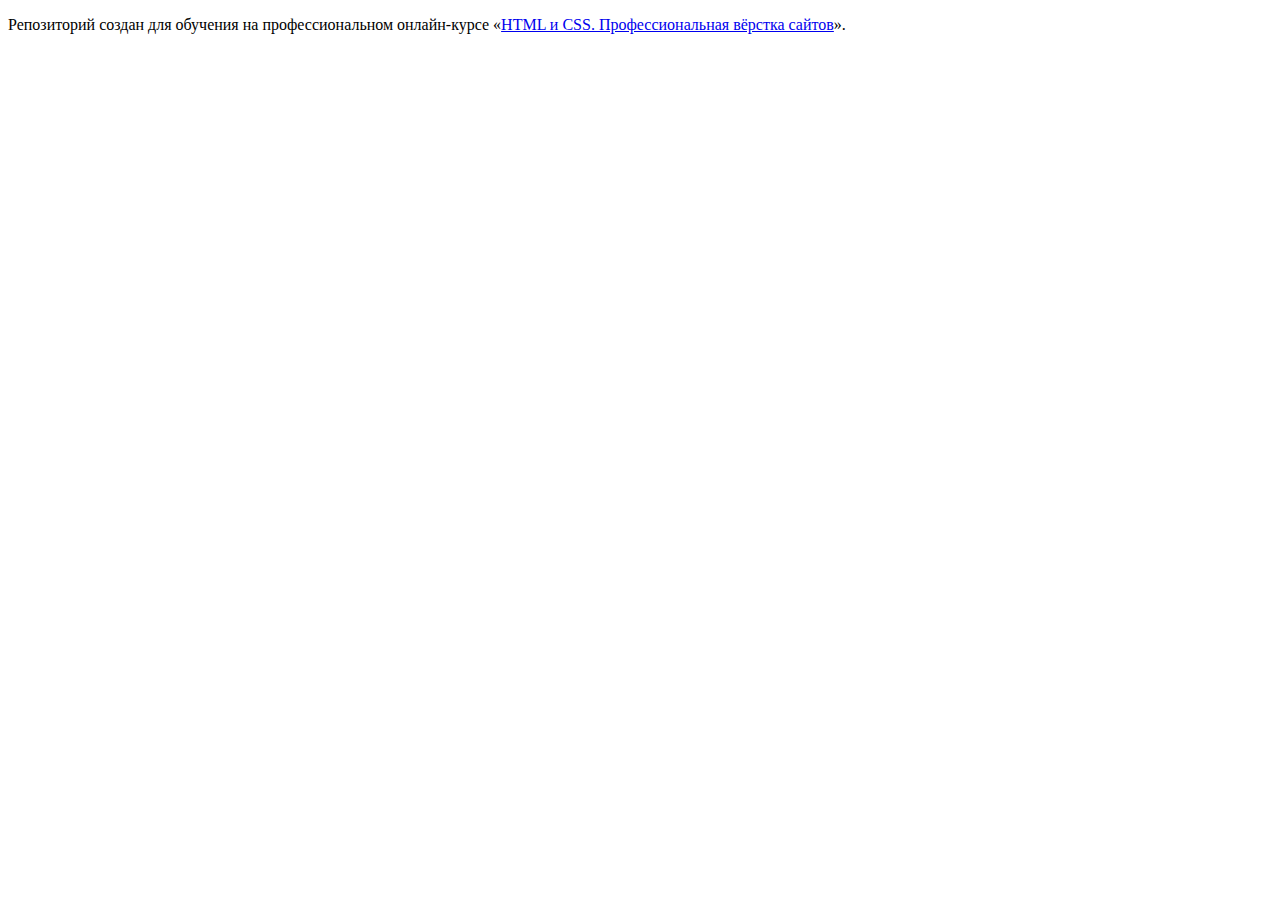
==== index.html @ e11d21c9 ":hatching_chick:" ====
<!DOCTYPE html>
<html lang="ru">
  <head>
    <meta charset="utf-8">
    <title>HTML Academy: Нёрдс</title>
  </head>
  <body>

    <p>Репозиторий создан для обучения на профессиональном онлайн‑курсе «<a href="https://htmlacademy.ru/intensive/htmlcss">HTML и CSS. Профессиональная вёрстка сайтов</a>».</p>

  </body>
</html>
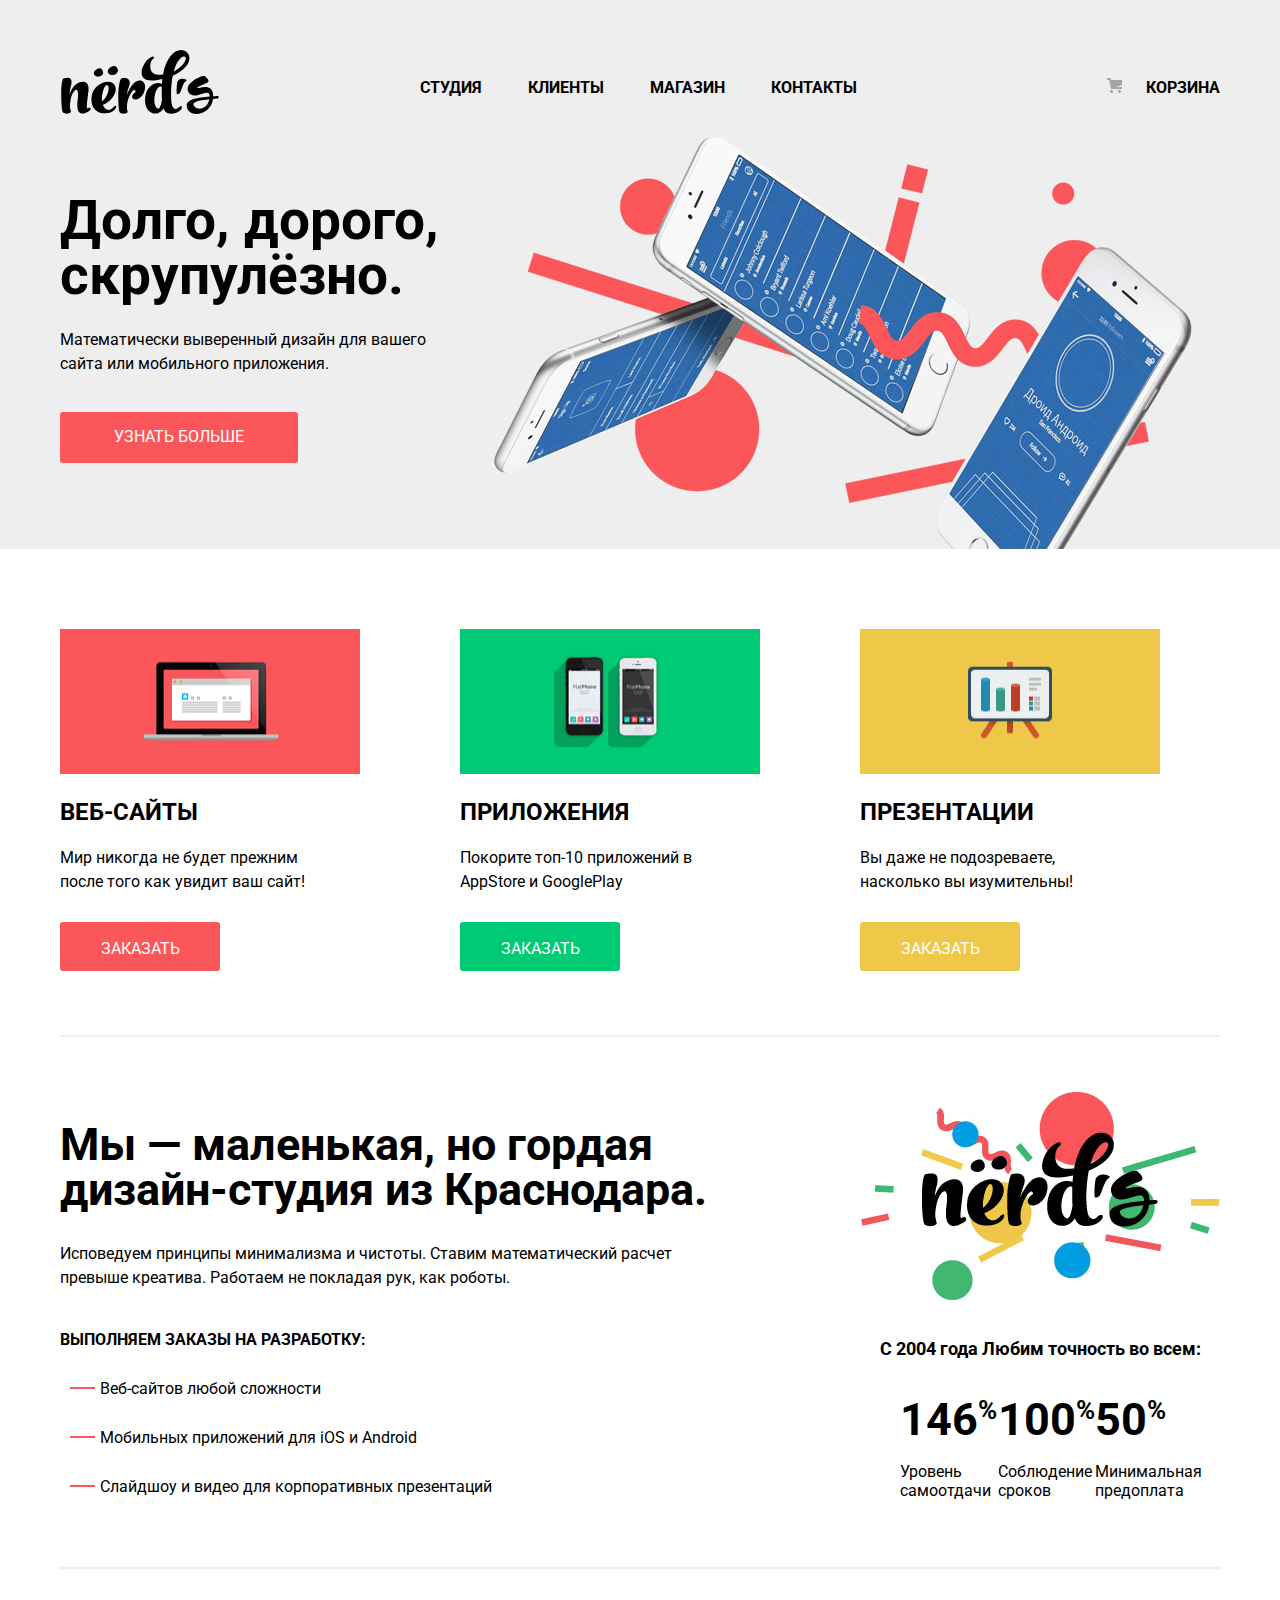
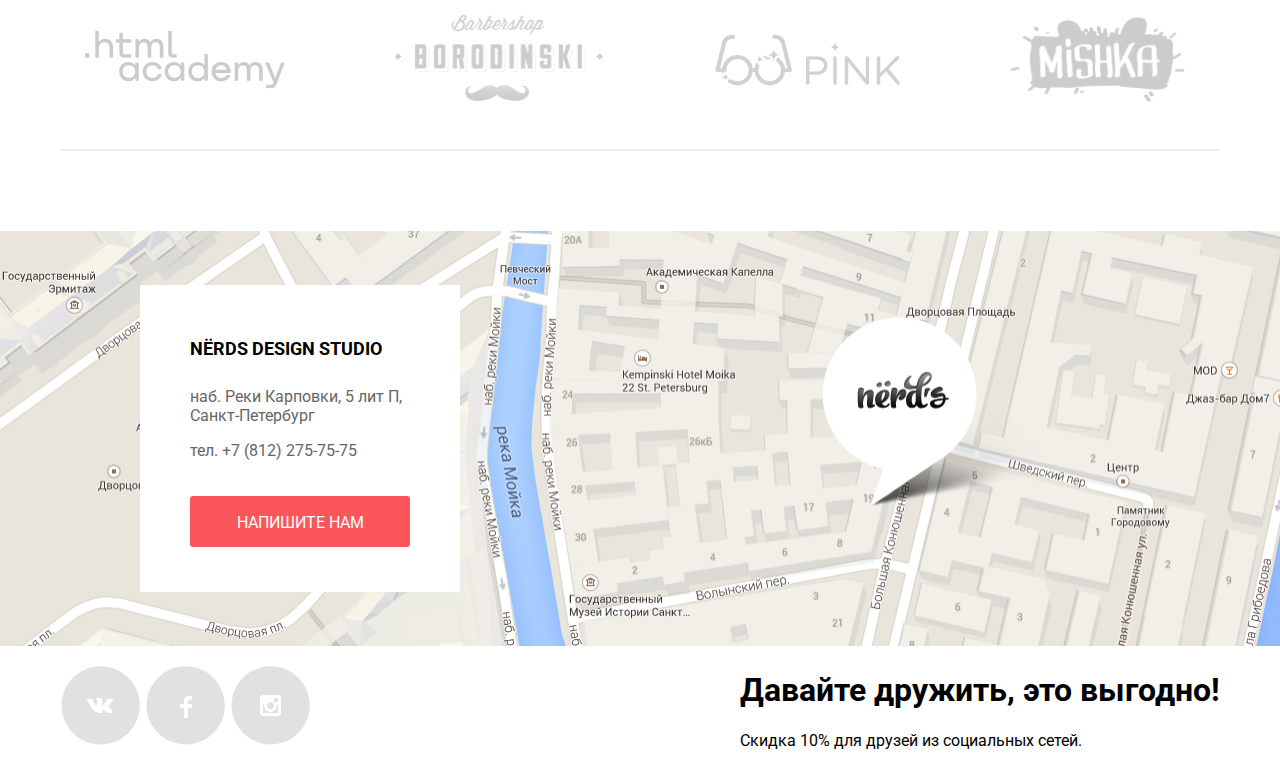
==== commit 6c23aca0: "nerds-30" ====
--- a/index.html
+++ b/index.html
@@ -1,12 +1,128 @@
 <!DOCTYPE html>
-<html lang="ru">
-  <head>
-    <meta charset="utf-8">
-    <title>HTML Academy: Нёрдс</title>
-  </head>
-  <body>
+<html>
+<head>
+	<title>Nёrds</title>
+	<link rel="icon" href="img/favico.svg">
+	<link rel="stylesheet" type="text/css" href="css/style.css">
+	<link rel="preconnect" href="https://fonts.gstatic.com">
+	<link rel="stylesheet" href="https://fonts.googleapis.com/css2?family=Roboto&display=swap">
+</head>
+<body>
+	<!--Header-->
+	<div class="container">
+		<header class="header">
+			<nav class="nav">
+				<a href="index.html" class="logo"><img src="img/logo.svg" width="160" height="65" alt="logo"></a>
+				<ul class="nav_list">
+					<li><a href="index.html" class="nav_link">СТУДИЯ</a></li>
+					<li><a href="" class="nav_link">КЛИЕНТЫ</a></li>
+					<li><a href="catalog.html" class="nav_link">МАГАЗИН</a></li>
+					<li><a href="" class="nav_link">КОНТАКТЫ</a></li>
+				</ul>
+				<div class="nav_cart">
+					<img src="img/cart-icon.svg" width="15" height="15" alt="Корзина" class="nav_cart_img">
+					<a href="" class="cart">КОРЗИНА</a>
+				</div>
+			</nav>
+		</header>
+	<!--Main-->
+	<main>
+		<section class="slider">
+			
+			<div class="slide_1st">
+				<h1 class="slide_1st_slogan">Долго, дорого, скрупулёзно.</h1>
+				<p class="slide_1st_desc">Математически выверенный дизайн для вашего сайта или мобильного приложения.</p>
+				<a href="#" class="slide_1st_btn">УЗНАТЬ БОЛЬШЕ</a>
+			</div>
+			
+			<img src="img/mainpic.png" alt="" class="slide_1st_img">
+		</section>
+	</div>
 
-    <p>Репозиторий создан для обучения на профессиональном онлайн‑курсе «<a href="https://htmlacademy.ru/intensive/htmlcss">HTML и CSS. Профессиональная вёрстка сайтов</a>».</p>
+	<section class="offers">
+		<div class="offers_list">
+			<div class="offers_li">
+				<img src="img/web.jpg" width="300" height="145">
+				<h2 class="offers_li_h2">ВЕБ-САЙТЫ</h2>
+				<p class="offers_li_p">Мир никогда не будет прежним после того как увидит ваш сайт!</p>
+				<a href="#" class="offers_btn web_btn">ЗАКАЗАТЬ</a>
+			</div>
+			<div class="offers_li">
+				<img src="img/apps.jpg" width="300" height="145">
+				<h2 class="offers_li_h2">ПРИЛОЖЕНИЯ</h2>
+				<p class="offers_li_p">Покорите топ-10 приложений в AppStore и GooglePlay</p>
+				<a href="#" class="offers_btn apps_btn">ЗАКАЗАТЬ</a>
+			</div>
+			<div class="offers_li">
+				<img src="img/presentation.jpg" width="300" height="145">
+				<h2 class="offers_li_h2">ПРЕЗЕНТАЦИИ</h2>
+				<p class="offers_li_p">Вы даже не подозреваете, насколько вы изумительны!</p>
+				<a href="#" class="offers_btn presentation_btn">ЗАКАЗАТЬ</a>
+			</div>
+		</div>
+	</section>
 
-  </body>
-</html>
+	<section class="about">
+		<div class="about_main">
+			<h1 class="about_slogan">Мы — маленькая, но гордая дизайн-студия из Краснодара.</h1>
+			<p class="about_desc">Исповедуем принципы минимализма и чистоты. Ставим математический расчет превыше креатива. Работаем не покладая рук, как роботы.</p>
+			<p class="about_orders">ВЫПОЛНЯЕМ ЗАКАЗЫ НА РАЗРАБОТКУ:</p>
+			<ul class="about_orders_list">
+				<li class="orders_li">Веб-сайтов любой сложности</li>
+				<li class="orders_li">Мобильных приложений для iOS и Android</li>
+				<li class="orders_li">Слайдшоу и видео для корпоративных презентаций</li>
+			</ul>
+		</div>
+		<div class="about_advantages">
+			<img src="img/nёrds.jpg" class="about_advantages_img">
+			<p class="about_advantages_slogan">C 2004 года Любим точность во всем:</p>
+			<ul class="about_advantages_list">
+				<li class="about_advantages_li">
+					<p class="about_advantages_numb">146<sup class="about_advantages_percent">%</sup></p>
+					<p class="about_advantages_txt">Уровень самоотдачи</p>
+				</li>
+				<li class="about_advantages_li">
+					<p class="about_advantages_numb">100<sup class="about_advantages_percent">%</sup></p>
+					<p class="about_advantages_txt">Соблюдение сроков</p>
+				</li>
+				<li class="about_advantages_li">
+					<p class="about_advantages_numb">50<sup class="about_advantages_percent">%</sup></p>
+					<p class="about_advantages_txt">Минимальная предоплата</p>
+				</li>
+			</ul>
+		</div>
+	</section>
+
+	<section class="partners">
+		<div class="partners_main">
+			<a href="" class="partners_link"><img src="img/htmlacademy.svg" width="200" height="70" alt="html academy" class="partners_logo"></a>
+			<a href="" class="partners_link"><img src="img/borodinski.png" width="210" height="90" alt="borodinski barbershop" class="partners_logo"></a>
+			<a href="" class="partners_link"><img src="img/pink.png" width="185" height="52" alt="pink" class="partners_logo"></a>
+			<a href="" class="partners_link"><img src="img/mishka.png" width="175" height="85" alt="mishka" class="partners_logo"></a>
+		</div>
+	</section>
+
+	<section class="geolocation">
+		<div class="geo_main">
+			<p class="geo_title">NЁRDS DESIGN STUDIO</p>
+			<p class="geo_info">наб. Реки Карповки, 5 лит П, Санкт-Петербург</p>
+			<a href="tel:+78122757575" class="geo_contacts">тел. +7 (812) 275-75-75</a>
+			<a href="#" class="geo_btn">НАПИШИТЕ НАМ</a>
+		</div>
+		<div class="geo_map">
+			<img src="img/map.jpg" width="1440" height="415" class="geo-img" alt="191186, Санкт-Петербург, ул. Б. Конюшенная, д. 19/8">
+		</div>
+	</section>
+	</main>
+	<footer class="footer">
+		<div>
+			<a href="#" class="social"><img src="img/vk.svg" width="81" height="81" alt="ВКонтакте"></a>
+			<a href="#" class="social"><img src="img/facebook.svg" width="81" height="81" alt="Facebook"></a>
+			<a href="#" class="social"><img src="img/instagram.svg" width="81" height="81" alt="Instagram"></a>
+		</div>
+		<div class="footer_end">
+			<h1 class="footer_slogan">Давайте дружить, это выгодно!</h1>
+			<p class="footer_txt">Скидка 10% для друзей из социальных сетей.</p>
+		</div>
+	</footer>
+</html>--- a/css/style.css
+++ b/css/style.css
@@ -0,0 +1,854 @@
+:root {
+	--red: #E74246;
+	--red-light: #FB565A;
+	--red-dark: #D7373B;
+	--green: #00BC6C;
+	--green-light: #00CA74;
+	--green-dark: #00AA62;
+	--yellow: #EAB534;
+	--yellow-light: #EFC849;
+	--yellow-dark: #E5A722;
+	--black: #000000;
+	--white: #FFFFFF;
+	--gray: #E1E1E1;
+	--gray-light: #EEEEEE;
+	--gray-dark: #666666;
+	--gray-darker: #4D4D4D;
+}
+
+* {
+	font-family: 'Roboto', sans-serif, arial;
+}
+
+@font-face {
+	src: url(C:\Users\User\Desktop\nerds-30\fonts\roboto.woff);
+}
+
+a {
+	text-decoration: none;
+	color: var(--black);
+}
+ 
+body {
+	margin: 0 auto;
+}
+
+/*Header*/
+.container {
+	margin: 0 auto;
+	max-width: 1440px;
+	width: 100%;
+	background-color: var(--gray-light)
+}
+
+.header {
+	padding-top: 49px;
+	background-color: var(--gray-light)
+}
+
+.nav {
+	display: flex;
+	justify-content: space-between;
+	margin: 0 auto;
+	max-width: 1160px;
+	width: 100%;
+	align-items: center;
+}
+
+.nav_list {
+	display: flex;
+	justify-content: space-between;
+	min-width: 437px;
+	list-style: none;
+	margin: 8px 0 0 -90px;
+}
+
+.nav_link {
+	font-size: 16px;
+	font-weight: bold;
+}
+
+.nav_link:hover {
+	color: var(--gray-dark)
+}
+
+.nav_link:focus {
+	color: var(--red)
+}
+
+.nav_cart {
+	margin-top: 8px;
+}
+
+.nav_cart_img {
+	padding-right: 20px;
+}
+
+.cart {
+	font-size: 16px;
+	font-weight: bold;
+}
+
+.cart:hover {
+	color: var(--gray-dark)
+}
+
+.cart:focus {
+	color: var(--red)
+}
+
+/*1st Slider*/
+
+.slider {
+	display: flex;
+	margin: 0 auto;
+	max-width: 1160px;
+	width: 100%;
+}
+
+.bar {
+	width: 18px;
+	height: 18px;
+	background-color: blue;
+}
+
+.slide_1st_slogan {
+	font-size: 55px;
+	margin: 0;
+	margin-top: 75px;
+	line-height: 55px;
+}
+
+.slide_1st_desc {
+	margin-top: 25px;
+	font-size: 16px;
+	line-height: 24px;
+}
+
+.slide_1st_btn {
+	display: inline-block;
+	font-size: 16px;
+	border-radius: 3px;
+	color: var(--white);
+	background-color: var(--red-light);
+	text-align: center;
+	margin-top: 20px;
+	padding: 15px 54px 17px 54px;
+}
+
+.slide_1st_btn:hover {
+	background-color: var(--red);
+}
+
+.slide_1st_btn:focus {
+	background-color: var(--red-dark);
+	color: rgba(255, 255, 255, 0.3);
+}
+
+/*Offers*/
+
+.offers {
+	max-width: 1160px;
+	width: 100%;
+	margin: 0 auto;
+}
+
+.offers_list {
+	display: flex;
+	max-width: 300px;
+	margin-right: 30px;
+	margin-top: 80px;
+	font-size: 16px;
+}
+
+.offers_li {
+	margin-right: 100px;
+}
+
+.offers_li_p {
+	line-height: 24px;
+	width: 250px;
+}
+
+.offers_btn {
+	display: block;
+	color: var(--white);
+	border: none;
+	border-radius: 3px;
+	text-align: center;
+	max-width: 160px;
+	margin-top: 28px;
+	padding: 17px 0 13px 0;
+}
+
+.web_btn {
+	background-color: var(--red-light);
+}
+
+.apps_btn {
+	background-color: var(--green-light);
+}
+
+.presentation_btn {
+	background-color: var(--yellow-light);
+}
+
+.web_btn:hover {
+	background-color: var(--red);
+}
+
+.apps_btn:hover {
+	background-color: var(--green);
+}
+
+.presentation_btn:hover {
+	background-color: var(--yellow);
+}
+
+.web_btn:focus {
+	background-color: var(--red-dark);
+	color: rgba(255, 255, 255, 0.3);
+}
+
+.apps_btn:focus {
+	background-color: var(--green-dark);
+	color: rgb(255, 255, 255, 0.3);
+}
+
+.presentation_btn:focus {
+	background-color: var(--yellow-dark);
+	color: rgb(255, 255, 255, 0.3);
+}
+
+/*Advantages*/
+
+.about {
+	display: flex;
+	max-width: 1160px;
+	width: 100%;
+	margin: 0 auto;
+	border-top: solid var(--gray-light) 2px;
+	margin-top: 64px; 
+	padding-top: 40px;
+}
+
+.about_main {
+	max-width: 660px;
+}
+
+.about_slogan {
+	margin-top: 45px;
+	font-size: 45px;
+	line-height: 45px;
+}
+
+.about_desc {
+	font-size: 16px;
+	line-height: 24px;
+}
+
+.about_orders {
+	margin-top: 40px;
+	font-size: 16px;
+	font-weight: bold;
+}
+
+.orders_li {
+	list-style: none;
+	position: relative;
+	font-size: 16px;
+	margin-top: 30px;
+}
+
+.orders_li:before {
+	position: absolute;
+	background: var(--red-light);
+	content: '';
+	width: 25px;
+	height: 2px;
+	top: 8px;
+	left: -30px;
+}
+
+.about_advantages {
+	display: flex;
+	align-items: center;
+	justify-content: center;
+	flex-direction: column;
+	margin-left: 149px;
+}
+
+.about_advantages_img {
+	padding-top: 15px;
+	padding-bottom: 20px;
+}
+
+.about_advantages_slogan {
+	font-size: 18px;
+	font-weight: bold;
+}
+
+.about_advantages_list {
+	display: flex;
+	list-style: none;
+}
+
+.about_advantages_li {  
+}
+
+.about_advantages_numb {
+	margin: 0;
+	font-size: 45px;
+	font-weight: bold;
+}
+
+.about_advantages_percent {
+	font-size: 26px;
+}
+
+.about_advantages_txt {
+	font-size: 16px;
+}
+
+.partners {
+	max-width: 1160px;
+	width: 100%;
+	margin: 0 auto;
+	margin-top: 35px;
+	border-top: solid var(--gray-light) 2px;
+	border-bottom: solid var(--gray-light) 2px;
+}
+
+.partners_main {
+	display: flex;
+	align-items: center;
+	justify-content: center;
+	padding-top: 46px;
+	padding-bottom: 40px; 
+}
+
+.partners_link {
+	padding-left: 50px; 
+	padding-right: 60px;
+	opacity: 0.2;
+}
+
+.partners_link:hover {
+	opacity: 1;
+}
+
+.partners_link:focus {
+	opacity: 0.1;
+}
+
+/*Geolocation*/
+.geolocation {
+	max-width: 1440px;
+	width: 100%;
+	margin: 0 auto;
+	margin-top: 80px;
+}
+
+.geo_main {
+	display: flex;
+	flex-direction: column;
+	position: absolute;
+	max-width: 220px;
+	background-color: var(--white);
+	padding: 35px 50px 45px 50px;
+	margin-top: 54px;
+	margin-left: 140px;
+	z-index: 1;
+}
+
+.geo_title {
+	font-size: 18px;
+	font-weight: bold;
+}
+
+.geo_info {
+	margin-top: 10px;
+	font-size: 16px;
+	color: var(--gray-dark);
+}
+
+.geo_contacts {
+	font-size: 16px;
+	color: var(--gray-dark);
+}
+
+.geo_btn {
+	text-align: center;
+	font-size: 16px;
+	color: #FFFFFF;
+	background-color: var(--red-light);
+	border-radius: 3px;
+	margin-top: 36px;
+	padding-top: 17px;
+	padding-bottom: 15px;
+}
+
+.geo_btn:hover {
+	background-color: var(--red);
+}
+
+.geo_btn:focus {
+	background-color: var(--red-dark);
+	color: rgb(255, 255, 255, 0.3);
+}
+
+
+.footer {
+	display: flex;
+	align-items: center;
+	justify-content: space-between;
+	max-width: 1160px;
+	width: 100%;
+	margin: 0 auto;
+}
+
+/*CATALOG*/
+
+/*Header*/
+.header_title {
+	font-size: 55px;
+	text-align: center;
+	padding-top: 30px;
+	padding-bottom: 100px;
+}
+
+/*Price List*/
+.price_list {
+	display: flex;
+	justify-content: space-between;
+	margin: 0 auto;
+	margin-top: 30px;
+	max-width: 1160px;
+	width: 100%;
+}
+
+/*Price List Filter*/
+.filter {
+	margin-top: 10px;
+}
+
+.filter_txt {
+	font-size: 18px;
+	font-weight: bold;
+}
+
+.cost_filter {
+	margin-top: 50px;
+	width: 260px;
+	height: 80px;
+	border-radius: 3px; 
+	background-color: var(--gray-light)
+}
+
+.cost_range {
+	display: flex;
+	justify-content: space-between;
+	align-items: center;
+	margin-top: 15px;
+}
+
+.cost_num_from,
+.cost_num_up_to {
+	font-size: 16px;
+}
+
+.cost_from_up_to {
+	font-size: 16px;
+	width: 80px;
+	height: 40px;
+	margin-left: 12px;
+	text-align: center;
+	outline: none;
+	border: none;
+	border-radius: 3px;
+	background: var(--gray-light);
+}
+
+/*Grid*/
+
+.grid_settings {
+	margin-top: 50px;
+}
+
+.grid_setting_txt {
+	font-size: 18px;
+	font-weight: bold;
+}
+
+.grid_settings_li {
+	display: flex;
+	align-items: center;
+	position: relative;
+	margin-top: 20px;
+}
+
+.grid_settings_li label {
+	display: block;
+	position: relative;
+	margin-left: -5px;
+}
+
+.grid_radio_hidden {
+	position: absolute;
+	visibility: hidden;
+}
+
+.grid_radio {
+	font-size: 16px;
+}
+
+.grid_radio + label:before {
+	position: absolute;
+	box-sizing: border-box;
+	top: -3px;
+	left: -35px;
+	width: 25px;
+	height: 25px;
+	border: 4px solid var(--gray-darker);
+	border-radius: 50%;
+	opacity: 0.4;
+	content: "";
+}
+
+.grid_radio:hover + label:before {
+	opacity: 1;
+}
+
+.grid_radio:checked + label:after {
+	position: absolute;
+	top: 4px;
+	left: -27px;
+	width: 9px;
+	height: 9px;
+	background-color: var(--gray-darker);
+	border-radius: 50%;
+	opacity: 0.5;
+	content: "";
+}
+
+.grid_radio:hover:checked + label:after {
+	opacity: 1;
+}
+
+/*Features*/
+
+.features {
+	margin-top: 50px;
+}
+
+.features_txt {
+	margin-top: 15px;
+	font-size: 18px;
+	font-weight: bold;
+}
+
+.features_list {
+	margin-top: 30px; 
+}
+
+.features_li {
+	display: flex;
+	align-items: center;
+	margin-top: 20px;
+	color: var(--black);
+}
+   
+.features_li label {
+	display: block;
+	position: relative;
+	top: -5px;
+	margin-left: -5px; 
+	line-height: 20px;
+}
+
+.features_checkbox {
+	position: absolute;
+	visibility: hidden;
+}
+
+.features_checkbox + label:before {
+	position: absolute;
+	top: -3px;
+	left: -36px;
+	width: 50px;
+	height: 50px;
+	background-image: url("../img/checkbox-off.svg");
+	background-repeat: no-repeat;
+	opacity: 0.5;
+	content: "";
+}
+
+.features_checkbox:hover + label:before {
+	opacity: 1;
+}
+  
+.features_checkbox:checked + label:before {
+    background-image: url("../img/checkbox-on.svg");
+}
+
+.features_checkbox:checked + label:after {
+	position: absolute;
+	top: -2px;
+	left: -32px;
+	width: 30px;
+	height: 30px;
+	background-image: url("../img/check-mark.svg");
+	background-repeat: no-repeat;
+	background-position: 0 0;
+	opacity: 0.4;
+	content: "";
+}
+
+.features_checkbox:hover + label:after {
+	opacity: 1;
+}
+
+.features_checkbox:cheked + label:after {
+	opacity: 1;
+}
+
+.features_li_txt {
+	font-size: 16px;
+}
+
+.features_btn {
+	font-size: 16px;
+	font-weight: bold;
+	width: 260px;
+	height: 50px;
+	margin-top: 25px;
+	border: none;
+	border-radius: 3px;
+	background: var(--gray-light);
+}
+
+.features_btn:hover {
+	background: #DFDFDF;
+}
+
+.features_btn:focus {
+	font-weight: 500;
+	background: #D5D5D5;
+	color: rgba(0, 0, 0, 0.3);
+}
+
+/*Sorting Settings*/
+
+.layouts_sorting {
+	display: flex;
+	justify-content: space-between;
+	margin-top: 1px;
+}
+
+.layouts_sorting_txt {
+	font-weight: bold;
+	font-size: 18px;
+	line-height: 30px;
+}
+
+.layouts_options {
+	display: flex;
+	align-items: center;
+	width: 360px;
+}
+
+.layouts_sorting_li {
+	display: block;
+	font-size: 14px;
+	line-height: 18px;
+	margin-left: 25px;
+	color: var(--black);
+	opacity: 0.3;
+}
+
+.layouts_sorting_li:first-child {
+	margin-left: 0;
+}
+
+.layouts_sorting_li:hover {
+	opacity: 0.6;
+}
+
+.layouts_sorting_li:focus {
+	opacity: 1;
+	color: var(--black);
+}
+
+.arrow_down {
+	display: block;
+	position: relative;
+	margin-left: 50px;
+   
+}
+
+.arrow_down a:after {
+	position: absolute;
+	width: 20px;
+	height: 20px;
+	content: '';
+	background: url('../img/arrow_down.svg') no-repeat;
+
+}
+
+.arrow_up {
+	display: block;
+	position: relative;
+	margin-left: 20px;
+}
+
+.arrow_up a:after {
+	position: absolute;
+	width: 20px;
+	height: 20px;
+	opacity: 0.3;
+	content: '';
+	background: url('../img/arrow_up.svg') no-repeat;
+}
+
+.arrow_up:hover {
+	color: var(--black)
+}
+
+/*Layouts*/
+
+.layouts {
+	width: 760px;
+}
+
+.layouts_list {
+	display: flex;
+	justify-content: space-between;
+	flex-wrap: wrap;
+	width: 100%;
+	margin-top: 30px;
+}
+
+.layout {
+	position: relative;
+	max-width: 360px;
+	max-height: 620px;   
+	margin-bottom: 30px;
+	overflow: hidden;
+}
+
+.layout:hover {
+	filter: drop-shadow( 0 5px 10px rgba(0, 0, 0, 0.25));
+}
+
+.round {
+	display: flex;
+	align-items: center;
+	width: 100%;
+	height: 35px;
+	border-radius: 3px 3px 0 0;
+	background: var(--gray-darker);
+	opacity: 0.1;
+}
+
+.round div {
+	background: var(--white);
+	width: 15px;
+	height: 15px;
+	margin-left: 10px;
+	border-radius: 10px;
+}
+
+.layout:hover .round {
+	opacity: 1;
+}
+
+.layout_info {
+	position: absolute;
+	width: 100%;
+	min-height: 230px;
+	border-radius: 0 0 3px 3px;
+	background: var(--gray-light);
+	bottom: -40%;
+	display: flex;
+	flex-direction: column;
+	align-items: center;
+	justify-content: center;
+}
+
+.layout:hover .layout_info{
+	bottom: 0px;
+}
+
+.layout_info_name {
+	font-size: 18px;
+	font-weight: bold;
+	text-align: center; 
+}
+
+.layout_info_name:hover {
+	color: var(--red-light)
+}
+
+.layout_info_desc {
+	margin-top: 20px; 
+	padding: 0 50px 0 50px;
+	text-align: center;
+	margin: 0 auto;
+	line-height: 18px;
+	color: var(--gray-dark);
+}
+
+.layout_info_price {
+	font-size: 16px;
+	margin-top: 30px;
+	width: 220px;
+	height: 50px;
+	border: none;
+	border-radius: 3px;
+	cursor: pointer;
+	color: var(--white);
+	background: var(--red);
+}
+
+.layout_info_price:hover {
+	background: #E74246;
+}
+
+.layout_info_price:focus {
+	background: #D7373B;
+	color: rgba(255, 255, 255, 0.3);
+}
+
+/*Layouts Navigation*/
+
+.layout_nav {
+	display: flex;
+	margin-top: 20px;
+}
+
+.layout_link {
+	display: flex;
+	justify-content: center;
+	align-items: center;
+	font-size: 16px;
+	font-weight: bold;
+	margin-right: 10px;
+	min-width: 50px;
+	min-height: 50px;
+	border-radius: 3px;
+	background: var(--gray-light);
+}
+
+.layout_link:hover {
+	background: #DFDFDF;
+}
+
+.layout_link:focus {
+	background: #D5D5D5;
+	color: rgba(0, 0, 0, 0.3);
+}
+
+.nav_next {
+	padding-left: 75px;
+	padding-right: 75px; 
+}